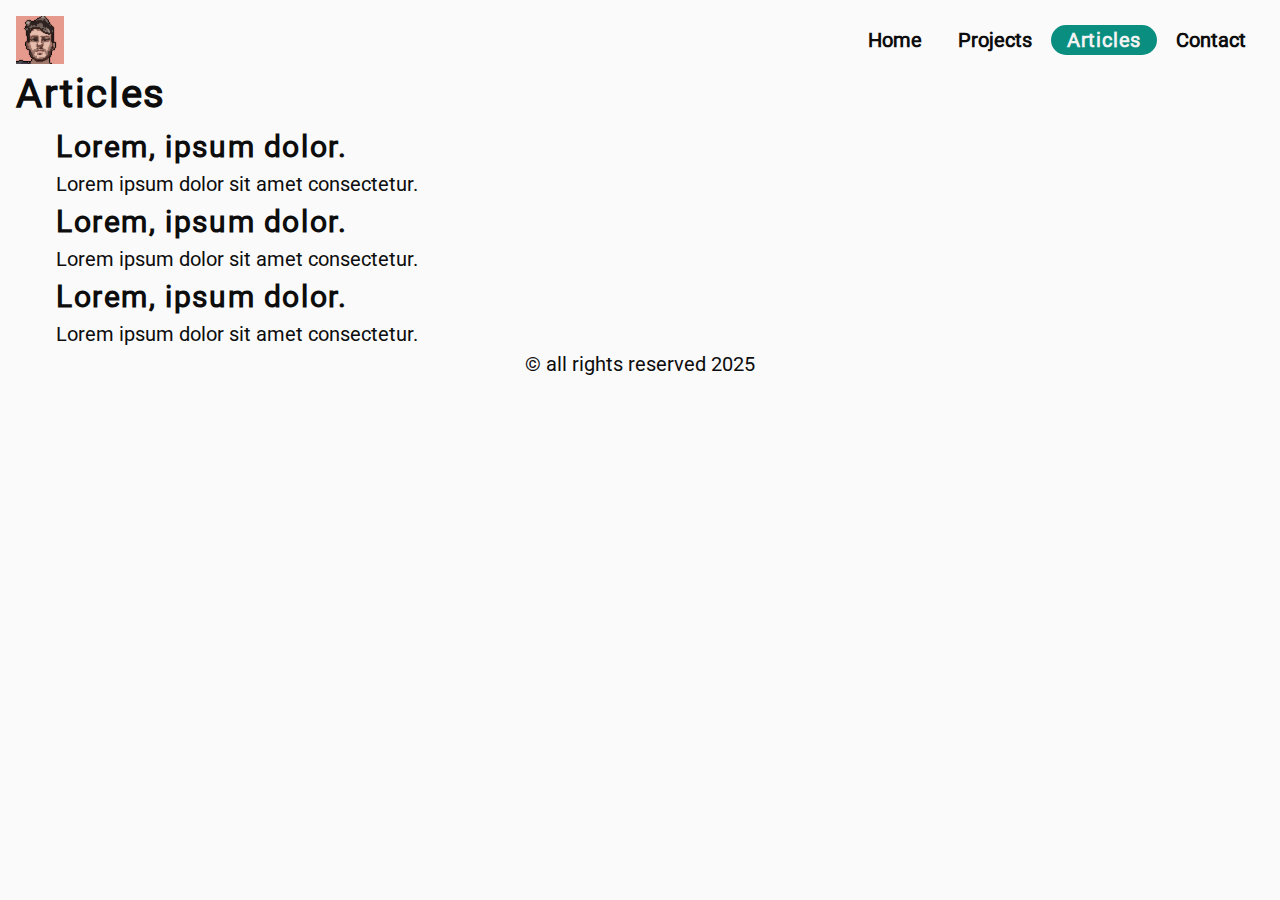
==== articles.html @ 50fdafc4 "base style done" ====
<!DOCTYPE html>
<html lang="en">

<head>
  <meta charset="UTF-8" />
  <meta name="viewport" content="width=device-width, initial-scale=1.0" />
  <title>Articles | CV WEBSITE</title>
  <!-- SEO Meta Tags -->
  <meta name="description" content="My articles" />
  <meta name="keywords" content="Articles frontend development" />
  <meta name="author" content="Me" />
  <!-- og Meta Tags -->
  <meta property="og:title" content="Me, Developer" />
  <meta property="og:description" content="My Articles" />
  <meta property="og:image" content="" />
  <meta property="og:type" content="website" />
  <meta property="og:url" content="" />
  <!-- Favicon -->
  <link rel="icon" href="" type="image/x-icon" />
  <link rel="stylesheet" href="style.css">
</head>

<body>
  <header>
    <nav>
      <div class="logo">
        <img src="./assets/img/pixelpp.png" class="logo" alt="Photo of me">
      </div>

      <ul>
        <li><a href="/index.html">Home</a></li>
        <li><a href="/projects.html">Projects</a></li>
        <li class="active"><a href="/articles.html">Articles</a></li>
        <li><a href="/contact.html">Contact</a></li>
      </ul>
    </nav>

  </header>

  <div class="articles">
    <h1>Articles</h1>
    <ul>
      <li>
        <h2><a href="#">Lorem, ipsum dolor.</a></h2>
        <p>Lorem ipsum dolor sit amet consectetur.</p>
      </li>
      <li>
        <h2><a href="#">Lorem, ipsum dolor.</a></h2>
        <p>Lorem ipsum dolor sit amet consectetur.</p>
      </li>
      <li>
        <h2><a href="#">Lorem, ipsum dolor.</a></h2>
        <p>Lorem ipsum dolor sit amet consectetur.</p>
      </li>
    </ul>
  </div>

  <footer>
    <p>&copy; all rights reserved 2025</p>
  </footer>

</body>

</html>
---- style.css ----
@font-face {
  font-family: "Roboto";
  src: url(./assets/fonts/Roboto-Regular.ttf);
}

:root {
  --background-clr: rgb(250, 250, 250);
  --ft-clr: rgb(13, 13, 13);
  --light-ft-clr: rgba(13, 13, 13, 0.517);
  --accent-clr: rgb(10, 142, 128);
  --accent-ft-clr: rgb(243, 243, 243);
  --shadow-color: 0deg 0% 62%;
  --shadow-box: 0.3px 0.5px 0.7px hsl(var(--shadow-color) / 0.36),
    0.8px 1.6px 2px -0.8px hsl(var(--shadow-color) / 0.36),
    2.1px 4.1px 5.2px -1.7px hsl(var(--shadow-color) / 0.36),
    5px 10px 12.6px -2.5px hsl(var(--shadow-color) / 0.36);
  --ft-weight-thin: 100;
  --ft-weight-bold: 900;
  --border-radius: 1.5rem;
  --transition: 100ms linear;
}

[Data-theme+'dark'] {
  --background-clr: rgb(15, 21, 27);
  --ft-clr: rgb(250, 250, 250);
  --light-ft-clr: rgba(250, 250, 250, 0.517);
  --accent-clr: rgb(10, 142, 128);
  --shadow-color: 210deg 47% 1%;
  --shadow-box: 0.3px 0.5px 0.7px hsl(var(--shadow-color) / 0.36),
    0.8px 1.6px 2px -0.8px hsl(var(--shadow-color) / 0.36),
    2.1px 4.1px 5.2px -1.7px hsl(var(--shadow-color) / 0.36),
    5px 10px 12.6px -2.5px hsl(var(--shadow-color) / 0.36);
}

*,
*::before,
*::after {
  box-sizing: border-box;
}

* {
  margin: 0;
}

body {
  line-height: 1.5;
  font-family: "Roboto";
  font-size: calc(15px + 0.390625vw);
  -webkit-font-smoothing: antialiased;
  color: var(--ft-clr);
  padding: 1rem;
  background: var(--background-clr);
}

img,
picture,
video,
canvas,
svg {
  display: block;
  max-width: 100%;
}

li {
  list-style: none;
}

a {
  text-decoration: none;
  color: inherit;
  font-weight: var(--ft-weight-bold);
}

input,
button,
textarea,
select {
  font: inherit;
}

p,
h1,
h2,
h3,
h4,
h5,
h6 {
  overflow-wrap: break-word;
}

p {
  text-wrap: balance;
}

h1,
h2,
h3,
h4,
h5,
h6 {
  text-wrap: balance;
  letter-spacing: 0.1rem;
}

/* Header */

header {
  display: flex;
  flex-direction: column;
}

nav {
  display: flex;
  justify-content: space-between;
}

.logo {
  min-width: 3rem;
  max-width: 3rem;
}

nav ul {
  display: flex;
  align-items: center;
}

nav ul li {
  margin-inline: 0.1rem;
  border-radius: var(--border-radius);
  transition: var(--transition);
}

nav ul li:hover {
  background: var(--accent-clr);
  color: var(--accent-ft-clr);
}

nav ul li a {
  padding-inline: 1rem;
}

.active {
  color: var(--accent-ft-clr);
  background: var(--accent-clr);
  font-weight: var(--ft-weight-bold);
  letter-spacing: 0.05rem;
}

.light {
  color: var(--light-ft-clr);
}

/* main */
.title-container {
  min-height: 50vh;
  display: flex;
  flex-direction: column;
  align-items: center;
  justify-content: center;
  text-align: center;
}

.title {
  padding: 1rem;
  border-radius: var(--border-radius);
  transition: var(--transition);
}

.title:hover {
  box-shadow: 0 0 6px 0 hsl(var(--shadow-color));
}

/* my-stuff | main */

.my-stuff {
  display: grid;
  grid-auto-rows: auto;
  grid-template-columns: repeat(auto-fit, minmax(20rem, 1fr));
  justify-content: center;
  justify-items: center;
  max-width: 100rem;
  gap: 2.2rem;
  margin: 0 auto;
}

.overall {
  border-radius: var(--border-radius);
  background: var(--accent-clr);
  color: var(--accent-ft-clr);
  min-width: 15rem;
  max-width: 30rem;
  width: 100%;
  display: flex;
  flex-direction: column;
  align-items: center;
  text-align: center;
  box-shadow: var(--shadow-box);
  transition: var(--transition);
  padding: 1rem;
}

.overall:hover {
  transform: scale(1.02);
}

.overall h3 {
  padding: 1rem 0;
}

.overall-sub-container {
  display: flex;
  flex-direction: column;
  text-align: left;
  height: 100%;
  width: 100%;
  gap: 1rem;
  position: relative;
  padding: 0 1rem;
}

.overall-sub-container ul li::before {
  content: "-";
  margin-right: 0.5rem;
}

.project-link {
  padding: 0.5rem 0;
  border-radius: var(--border-radius);
  transition: var(--transition);
}

.project-link:hover {
  box-shadow: 0 0 6px 0 var(--background-clr);
}

.experience p {
  padding-bottom: 1rem;
}

/* Reviews | main */

.reviews-container {
  margin: 4rem 0;
}

.reviews-container h3 {
  text-align: center;
}

.reviews {
  display: grid;
  grid-auto-rows: auto;
  grid-template-columns: repeat(auto-fill, minmax(20rem, 1fr));
  justify-items: center;
  justify-content: center;
  max-width: 80rem;
  gap: 1rem;
  margin: 4rem auto;
}

.review {
  padding: 2rem;
  border-radius: var(--border-radius);
  max-width: 25rem;
  background: rgba(169, 169, 169, 0.244);
}

.review p {
  position: relative;
  letter-spacing: 0.1rem;
}
.review p:first-of-type::before {
  content: "‟";
  position: absolute;
  left: -1rem;
}
.review p:first-of-type::after {
  content: "„";
}
.review p:nth-of-type(2) {
  margin-top: 1rem;
  text-align: end;
}

footer {
  text-align: center;
}
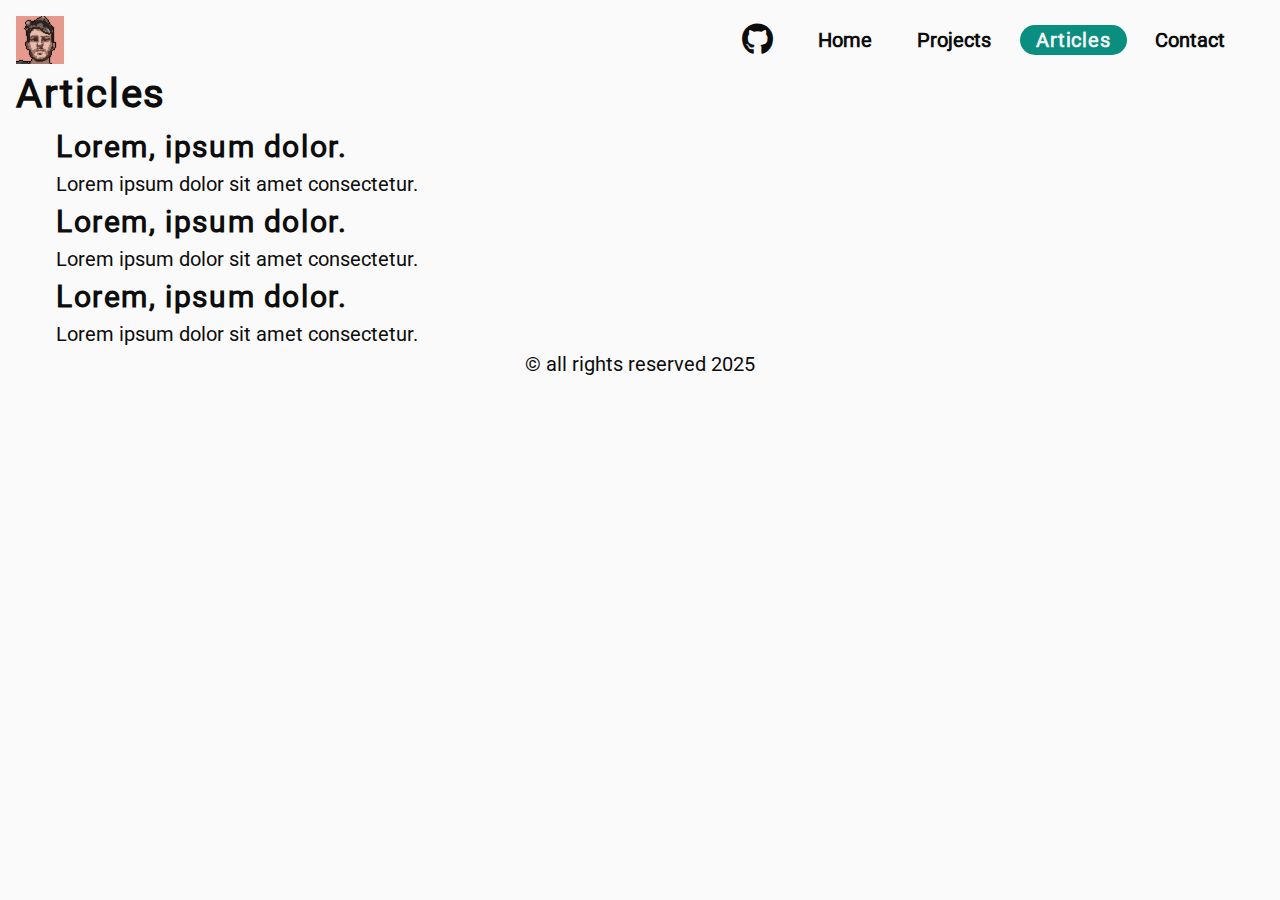
==== commit 35e82366: "responsive on index.html" ====
--- a/articles.html
+++ b/articles.html
@@ -17,6 +17,9 @@
   <meta property="og:url" content="" />
   <!-- Favicon -->
   <link rel="icon" href="" type="image/x-icon" />
+  <link rel="stylesheet" href="https://cdnjs.cloudflare.com/ajax/libs/font-awesome/6.7.2/css/all.min.css"
+    integrity="sha512-Evv84Mr4kqVGRNSgIGL/F/aIDqQb7xQ2vcrdIwxfjThSH8CSR7PBEakCr51Ck+w+/U6swU2Im1vVX0SVk9ABhg=="
+    crossorigin="anonymous" referrerpolicy="no-referrer" />
   <link rel="stylesheet" href="style.css">
 </head>
 
@@ -28,10 +31,11 @@
       </div>
 
       <ul>
-        <li><a href="/index.html">Home</a></li>
-        <li><a href="/projects.html">Projects</a></li>
-        <li class="active"><a href="/articles.html">Articles</a></li>
-        <li><a href="/contact.html">Contact</a></li>
+        <li class="social"><a href="https://github.com/jdevillet"><i class="fa-brands fa-github"></i></a></li>
+        <li class="nav-link"><a href="/index.html">Home</a></li>
+        <li class="nav-link"><a href="/projects.html">Projects</a></li>
+        <li class="nav-link active"><a href="/articles.html">Articles</a></li>
+        <li class="nav-link"><a href="/contact.html">Contact</a></li>
       </ul>
     </nav>
 
--- a/style.css
+++ b/style.css
@@ -112,6 +112,7 @@
 nav {
   display: flex;
   justify-content: space-between;
+  align-items: center;
 }
 
 .logo {
@@ -122,15 +123,23 @@
 nav ul {
   display: flex;
   align-items: center;
+  padding: 00 1rem;
+  width: 100%;
+  justify-content: space-around;
+  max-width: 35rem;
+}
+
+.social {
+  font-size: 2rem;
 }
 
 nav ul li {
-  margin-inline: 0.1rem;
+  /* margin-inline: 0.1rem; */
   border-radius: var(--border-radius);
   transition: var(--transition);
 }
 
-nav ul li:hover {
+.nav-link:hover {
   background: var(--accent-clr);
   color: var(--accent-ft-clr);
 }
@@ -158,6 +167,7 @@
   align-items: center;
   justify-content: center;
   text-align: center;
+  margin: 1rem 0;
 }
 
 .title {
@@ -175,7 +185,7 @@
 .my-stuff {
   display: grid;
   grid-auto-rows: auto;
-  grid-template-columns: repeat(auto-fit, minmax(20rem, 1fr));
+  grid-template-columns: repeat(auto-fit, minmax(16rem, 1fr));
   justify-content: center;
   justify-items: center;
   max-width: 100rem;
@@ -285,3 +295,35 @@
 footer {
   text-align: center;
 }
+
+/* Media Queries */
+@media screen and (max-width: 62rem) {
+  .title-container {
+    min-height: 40vh;
+  }
+
+  .my-stuff,
+  .reviews {
+    display: flex;
+    flex-direction: column;
+    align-items: center;
+  }
+}
+
+@media screen and (max-width: 33rem) {
+  nav {
+    flex-direction: column;
+  }
+
+  nav ul {
+    flex-direction: column;
+    margin-block: 1rem;
+    gap: 1rem;
+  }
+
+  .nav-link {
+    width: 100%;
+    max-width: 8rem;
+    text-align: center;
+  }
+}
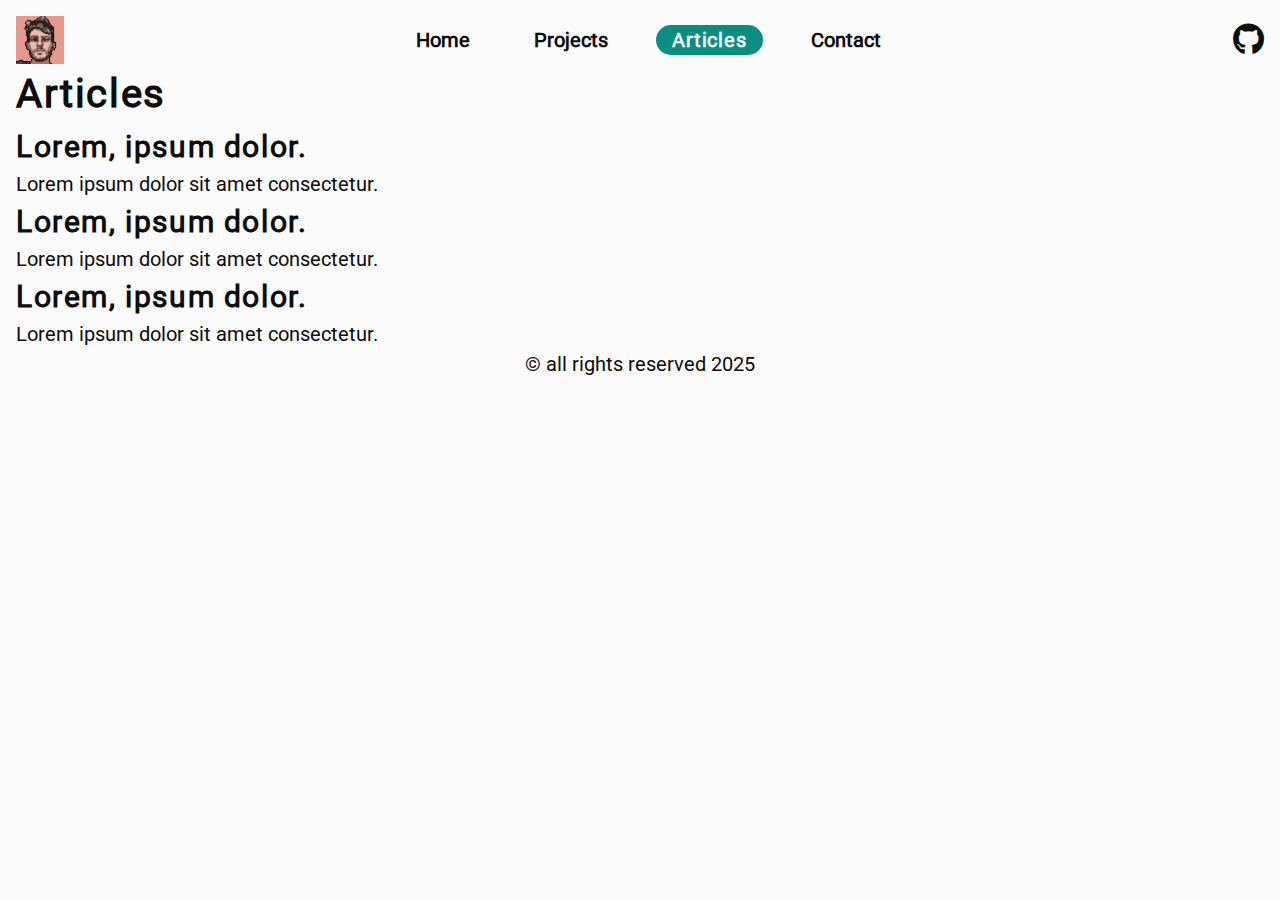
==== commit 9de7f75f: "projects > cards style added, link-btn style modified + class added" ====
--- a/articles.html
+++ b/articles.html
@@ -29,16 +29,14 @@
       <div class="logo">
         <img src="./assets/img/pixelpp.png" class="logo" alt="Photo of me">
       </div>
-
       <ul>
-        <li class="social"><a href="https://github.com/jdevillet"><i class="fa-brands fa-github"></i></a></li>
         <li class="nav-link"><a href="/index.html">Home</a></li>
         <li class="nav-link"><a href="/projects.html">Projects</a></li>
         <li class="nav-link active"><a href="/articles.html">Articles</a></li>
         <li class="nav-link"><a href="/contact.html">Contact</a></li>
       </ul>
+      <a class="social" href="https://github.com/jdevillet"><i class="fa-brands fa-github"></i></a>
     </nav>
-
   </header>
 
   <div class="articles">
--- a/style.css
+++ b/style.css
@@ -8,12 +8,18 @@
   --ft-clr: rgb(13, 13, 13);
   --light-ft-clr: rgba(13, 13, 13, 0.517);
   --accent-clr: rgb(10, 142, 128);
+  --accent-clr-dark: rgb(9, 127, 115);
   --accent-ft-clr: rgb(243, 243, 243);
   --shadow-color: 0deg 0% 62%;
+  --shadow-color-btn: 174 90% 18%;
   --shadow-box: 0.3px 0.5px 0.7px hsl(var(--shadow-color) / 0.36),
     0.8px 1.6px 2px -0.8px hsl(var(--shadow-color) / 0.36),
     2.1px 4.1px 5.2px -1.7px hsl(var(--shadow-color) / 0.36),
     5px 10px 12.6px -2.5px hsl(var(--shadow-color) / 0.36);
+  --shadow-box-btn: 0.3px 0.5px 0.7px hsl(var(--shadow-color-btn) / 0.36),
+    0.8px 1.6px 2px -0.8px hsl(var(--shadow-color-btn) / 0.36),
+    2.1px 4.1px 5.2px -1.7px hsl(var(--shadow-color-btn) / 0.36),
+    5px 10px 12.6px -2.5px hsl(var(--shadow-color-btn) / 0.36);
   --ft-weight-thin: 100;
   --ft-weight-bold: 900;
   --border-radius: 1.5rem;
@@ -61,6 +67,10 @@
   max-width: 100%;
 }
 
+ul {
+  padding: 0;
+}
+
 li {
   list-style: none;
 }
@@ -102,6 +112,18 @@
   letter-spacing: 0.1rem;
 }
 
+.link-btn {
+  border-radius: var(--border-radius);
+  text-align: center;
+  background-color: var(--accent-clr-dark);
+  padding: 0.5rem;
+  box-shadow: var(--shadow-box-btn);
+  transition: var(--transition);
+}
+
+.link-btn:hover {
+  transform: rotate(4deg);
+}
 /* Header */
 
 header {
@@ -134,7 +156,6 @@
 }
 
 nav ul li {
-  /* margin-inline: 0.1rem; */
   border-radius: var(--border-radius);
   transition: var(--transition);
 }
@@ -170,6 +191,9 @@
   margin: 1rem 0;
 }
 
+.low-space {
+  min-height: 15vh;
+}
 .title {
   padding: 1rem;
   border-radius: var(--border-radius);
@@ -182,7 +206,7 @@
 
 /* my-stuff | main */
 
-.my-stuff {
+.cards {
   display: grid;
   grid-auto-rows: auto;
   grid-template-columns: repeat(auto-fit, minmax(16rem, 1fr));
@@ -294,15 +318,68 @@
 
 footer {
   text-align: center;
+  margin-top: auto;
+}
+
+/* Projects */
+.projects {
+  display: flex;
+  flex-direction: column;
+  align-items: center;
+  max-width: 80rem;
+  margin: 0 auto;
+}
+
+.projects .cards {
+  grid-template-columns: repeat(auto-fit, minmax(20rem, 1fr));
+  width: 100%;
+}
+.card {
+  width: 100%;
+  max-width: 30rem;
+  border-radius: var(--border-radius);
+  background-color: var(--accent-clr);
+  box-shadow: var(--shadow-box);
+  padding: 2rem;
+  position: relative;
+  display: flex;
+  flex-direction: column;
+  color: var(--accent-ft-clr);
+  justify-content: space-between;
+  transition: var(--transition);
+}
+
+.card:hover {
+  transform: translateY(-0.2rem);
+}
+
+.card img {
+  position: absolute;
+  top: -5%;
+  left: 50%;
+  transform: translateX(-50%);
+  border-radius: var(--border-radius);
+  box-shadow: var(--shadow-box);
+  width: 90%;
+  transition: var(--transition);
+}
+
+.card h2 {
+  margin-top: 65%;
+}
+
+.card a {
+  max-width: 60%;
 }
 
 /* Media Queries */
+
 @media screen and (max-width: 62rem) {
   .title-container {
     min-height: 40vh;
   }
 
-  .my-stuff,
+  .cards,
   .reviews {
     display: flex;
     flex-direction: column;
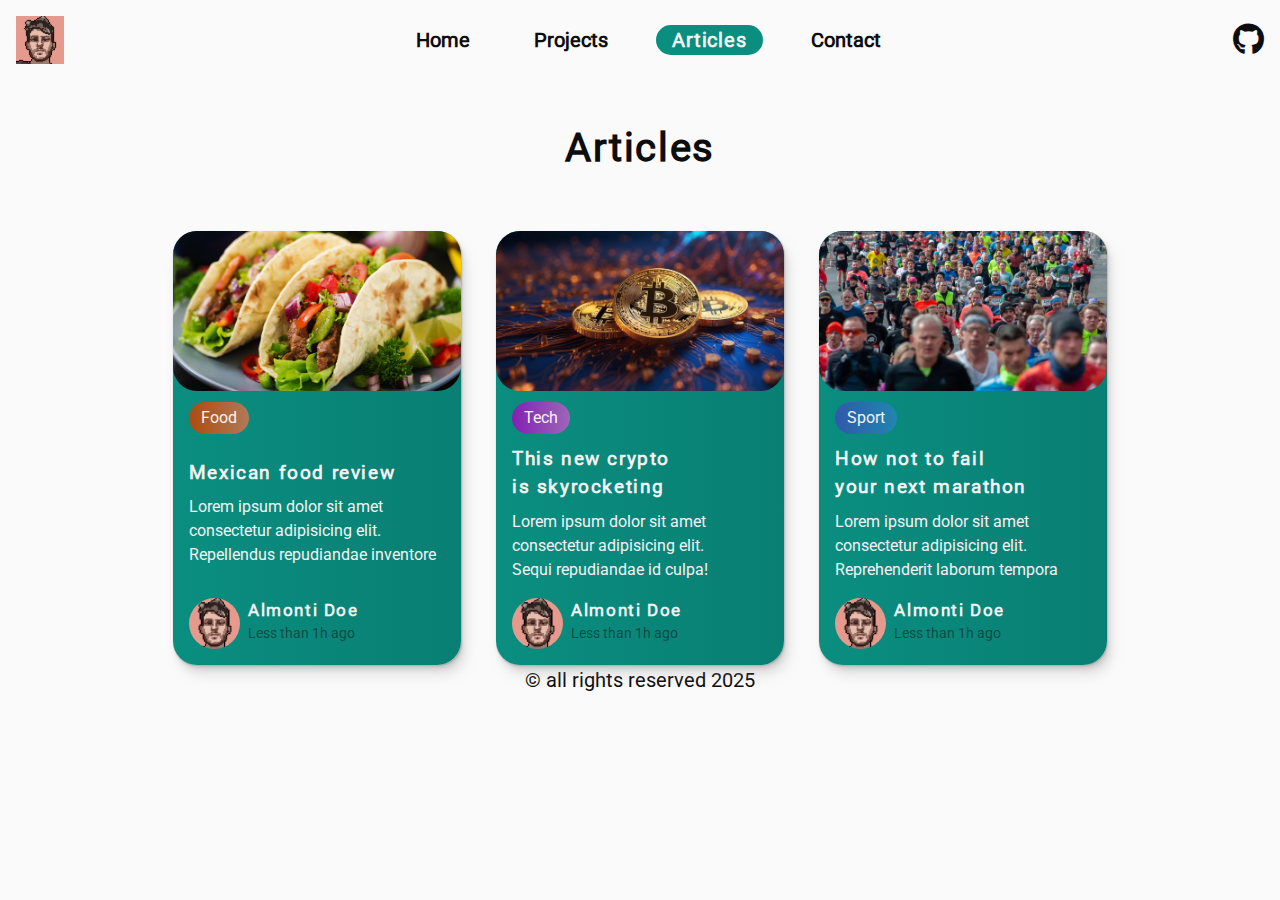
==== commit 6c856343: "responsive for cards, contact + articles styles done" ====
--- a/articles.html
+++ b/articles.html
@@ -39,24 +39,99 @@
     </nav>
   </header>
 
-  <div class="articles">
-    <h1>Articles</h1>
-    <ul>
-      <li>
-        <h2><a href="#">Lorem, ipsum dolor.</a></h2>
-        <p>Lorem ipsum dolor sit amet consectetur.</p>
-      </li>
-      <li>
-        <h2><a href="#">Lorem, ipsum dolor.</a></h2>
-        <p>Lorem ipsum dolor sit amet consectetur.</p>
-      </li>
-      <li>
-        <h2><a href="#">Lorem, ipsum dolor.</a></h2>
-        <p>Lorem ipsum dolor sit amet consectetur.</p>
-      </li>
-    </ul>
+  <div class="articles page-wrapper">
+    <div class="title-container low-space">
+      <div class="title">
+        <h1>Articles</h1>
+      </div>
+    </div>
+
+    <div class="card-wrapper">
+      <div class="card">
+        <div class="card__header">
+          <div class="image image1"></div>
+        </div>
+
+        <div class="card-content">
+
+          <span class="tag tag-food">Food</span>
+          <div class="card__body">
+            <h3>Mexican food review</h3>
+            <p>Lorem ipsum dolor sit amet consectetur adipisicing elit. Repellendus repudiandae inventore eum debitis
+              natus vel impedit, culpa molestias voluptatum enim!</p>
+          </div>
+
+          <div class="card__footer">
+            <div class="author">
+              <img src="./assets/img/pixelpp.png" alt="">
+              <div class="author__info">
+                <h3>Almonti Doe</h3>
+                <p class="light small">
+                  Less than 1h ago
+                </p>
+              </div>
+            </div>
+          </div>
+        </div>
+      </div>
+
+      <div class="card">
+        <div class="card__header">
+          <div class="image image2"></div>
+        </div>
+        <div class="card-content">
+
+          <span class="tag tag-tech">Tech</span>
+          <div class="card__body">
+            <h3>This new crypto is skyrocketing</h3>
+            <p>Lorem ipsum dolor sit amet consectetur adipisicing elit. Sequi repudiandae id culpa! Repellat eaque
+              dolorum
+              reprehenderit assumenda.</p>
+          </div>
+
+          <div class="card__footer">
+            <div class="author">
+              <img src="./assets/img/pixelpp.png" alt="">
+              <div class="author__info">
+                <h3>Almonti Doe</h3>
+                <p class="light small">
+                  Less than 1h ago
+                </p>
+              </div>
+            </div>
+          </div>
+        </div>
+      </div>
+
+      <div class="card">
+        <div class="card__header">
+          <div class="image image3"></div>
+        </div>
+        <div class="card-content">
+
+          <span class="tag tag-sport">Sport</span>
+          <div class="card__body">
+            <h3>How not to fail your next marathon</h3>
+            <p>Lorem ipsum dolor sit amet consectetur adipisicing elit. Reprehenderit laborum tempora eligendi iste
+              animi.
+              Excepturi!</p>
+          </div>
+
+          <div class="card__footer">
+            <div class="author">
+              <img src="./assets/img/pixelpp.png" alt="">
+              <div class="author__info">
+                <h3>Almonti Doe</h3>
+                <p class="light small">
+                  Less than 1h ago
+                </p>
+              </div>
+            </div>
+          </div>
+        </div>
+      </div>
+    </div>
   </div>
-
   <footer>
     <p>&copy; all rights reserved 2025</p>
   </footer>
--- a/style.css
+++ b/style.css
@@ -8,8 +8,13 @@
   --ft-clr: rgb(13, 13, 13);
   --light-ft-clr: rgba(13, 13, 13, 0.517);
   --accent-clr: rgb(10, 142, 128);
-  --accent-clr-dark: rgb(9, 127, 115);
+  --accent-clr-dark: rgb(7, 106, 96);
   --accent-ft-clr: rgb(243, 243, 243);
+  --card-gradient: linear-gradient(
+    90deg,
+    rgb(10, 142, 128),
+    rgb(9, 127, 115) 100%
+  );
   --shadow-color: 0deg 0% 62%;
   --shadow-color-btn: 174 90% 18%;
   --shadow-box: 0.3px 0.5px 0.7px hsl(var(--shadow-color) / 0.36),
@@ -56,6 +61,11 @@
   color: var(--ft-clr);
   padding: 1rem;
   background: var(--background-clr);
+
+  display: flex;
+  flex-direction: column;
+  min-height: 100vh;
+  margin: 0;
 }
 
 img,
@@ -113,16 +123,32 @@
 }
 
 .link-btn {
+  border: none;
   border-radius: var(--border-radius);
   text-align: center;
   background-color: var(--accent-clr-dark);
   padding: 0.5rem;
   box-shadow: var(--shadow-box-btn);
   transition: var(--transition);
+  cursor: pointer;
+  color: var(--accent-ft-clr);
 }
 
 .link-btn:hover {
-  transform: rotate(4deg);
+  transform: scale(1.03);
+}
+
+.page-wrapper {
+  max-width: 80%;
+  margin: 0 auto;
+}
+
+.projects {
+  display: flex;
+  flex-direction: column;
+  align-items: center;
+  width: 100%;
+  /* margin: 0 auto; */
 }
 /* Header */
 
@@ -206,10 +232,10 @@
 
 /* my-stuff | main */
 
-.cards {
+.card-wrapper {
   display: grid;
   grid-auto-rows: auto;
-  grid-template-columns: repeat(auto-fit, minmax(16rem, 1fr));
+  grid-template-columns: repeat(auto-fit, minmax(14rem, 1fr));
   justify-content: center;
   justify-items: center;
   max-width: 100rem;
@@ -220,6 +246,7 @@
 .overall {
   border-radius: var(--border-radius);
   background: var(--accent-clr);
+  background: var(--card-gradient);
   color: var(--accent-ft-clr);
   min-width: 15rem;
   max-width: 30rem;
@@ -234,7 +261,7 @@
 }
 
 .overall:hover {
-  transform: scale(1.02);
+  transform: scale(1.01);
 }
 
 .overall h3 {
@@ -258,13 +285,17 @@
 }
 
 .project-link {
-  padding: 0.5rem 0;
-  border-radius: var(--border-radius);
-  transition: var(--transition);
+  padding: 0.5rem;
+  border-radius: 0.4rem;
+  border-color: var(--accent-clr-dark);
+  color: var(--accent-ft-clr);
+  transition: border 200ms, box-shadow 200ms linear;
 }
 
 .project-link:hover {
-  box-shadow: 0 0 6px 0 var(--background-clr);
+  box-shadow: inset -2rem 0 0 0 var(--accent-clr-dark);
+  /* box-shadow: inset -2rem 0 0 0 black; */
+  border-bottom: 0.2rem solid var(--accent-clr-dark);
 }
 
 .experience p {
@@ -316,29 +347,18 @@
   text-align: end;
 }
 
-footer {
-  text-align: center;
-  margin-top: auto;
-}
-
 /* Projects */
-.projects {
-  display: flex;
-  flex-direction: column;
-  align-items: center;
-  max-width: 80rem;
-  margin: 0 auto;
-}
-
-.projects .cards {
+
+.projects .card-wrapper {
   grid-template-columns: repeat(auto-fit, minmax(20rem, 1fr));
   width: 100%;
 }
 .card {
   width: 100%;
-  max-width: 30rem;
+  max-width: 25rem;
   border-radius: var(--border-radius);
   background-color: var(--accent-clr);
+  background: var(--card-gradient);
   box-shadow: var(--shadow-box);
   padding: 2rem;
   position: relative;
@@ -353,7 +373,7 @@
   transform: translateY(-0.2rem);
 }
 
-.card img {
+.card__screenshot {
   position: absolute;
   top: -5%;
   left: 50%;
@@ -372,19 +392,209 @@
   max-width: 60%;
 }
 
+/* Articles */
+
+.articles .card {
+  max-height: 30rem;
+  max-width: 18rem;
+  height: 100%;
+  padding: 0;
+  cursor: pointer;
+}
+
+.card-content {
+  display: flex;
+  flex-direction: column;
+  height: 100%;
+  justify-content: space-between;
+  padding: 0 1rem 1rem 1rem;
+}
+
+.card__header {
+  max-height: 10rem;
+}
+
+.image {
+  min-height: 10rem;
+  width: 100%;
+  border-radius: var(--border-radius);
+}
+
+.image1 {
+  background: url(./assets/img/mexcan_food.jpg) center/cover;
+}
+.image2 {
+  background: url(./assets/img/crypto.jpg) center/cover;
+}
+.image3 {
+  background: url(./assets/img/marathon.jpg) center/cover;
+}
+
+.card__body {
+  display: flex;
+  flex-direction: column;
+  gap: 0.5rem;
+  font-size: 1rem;
+  padding-bottom: 1rem;
+}
+
+.card__body p {
+  display: block;
+  overflow: hidden;
+  text-overflow: ellipsis;
+  max-height: 4.5rem;
+}
+
+.tag {
+  align-self: flex-start;
+  padding: 0.25rem 0.75rem;
+  margin: 0.7rem 0;
+  border-radius: 1rem;
+  font-size: 1rem;
+  color: var(--accent-ft-clr);
+}
+
+.tag-food {
+  background: rgb(174, 75, 14);
+  background: linear-gradient(
+    90deg,
+    rgba(174, 75, 14, 1) 0%,
+    rgba(176, 122, 88, 1) 100%
+  );
+}
+
+.tag-tech {
+  background: rgb(130, 32, 179);
+  background: linear-gradient(
+    90deg,
+    rgba(130, 32, 179, 1) 0%,
+    rgba(157, 103, 184, 1) 100%
+  );
+}
+
+.tag-sport {
+  background: rgb(41, 89, 171);
+  background: linear-gradient(
+    90deg,
+    rgba(48, 89, 171, 1) 0%,
+    rgb(33, 133, 176) 100%
+  );
+}
+
+.author {
+  display: grid;
+  grid-template-columns: 20% 80%;
+}
+
+.author img {
+  border-radius: 99rem;
+}
+
+.author__info {
+  font-size: 0.9rem;
+  padding-left: 0.5rem;
+}
+/* Contact */
+
+form {
+  max-width: 50rem;
+  height: 100%;
+  padding: 2rem;
+  background: var(--accent-clr);
+  background: var(--card-gradient);
+  border-radius: var(--border-radius);
+  box-shadow: var(--shadow-box);
+  display: grid;
+  margin: 0 auto;
+  grid-template-columns: 50% 50%;
+  grid-template-rows: 7rem 10rem;
+  grid-template-areas:
+    "Na Em"
+    "Me Me"
+    "Btn Btn";
+  color: var(--accent-ft-clr);
+}
+
+input[type="text"],
+input[type="email"],
+textarea,
+input:focus {
+  background: var(--background-clr);
+  border-radius: var(--border-radius);
+  border: none;
+  width: 100%;
+  margin: 0.5rem 0 0 0;
+  padding: 0 0 0 1rem;
+  font-size: 1rem;
+  outline: none;
+  min-height: 3rem;
+}
+
+textarea::-webkit-scrollbar {
+  display: none;
+}
+.form-wrapper {
+  padding: 0.6rem;
+}
+
+.name {
+  grid-area: Na;
+}
+
+.email {
+  grid-area: Em;
+}
+
+.message {
+  grid-area: Me;
+}
+
+.message textarea {
+  resize: none;
+  min-height: 5rem;
+}
+
+.button {
+  max-width: 13rem;
+  margin: 0 auto;
+  width: 100%;
+  grid-area: Btn;
+}
+
+/* footer */
+
+footer {
+  text-align: center;
+  /* margin-top: auto; */
+}
+
 /* Media Queries */
 
 @media screen and (max-width: 62rem) {
   .title-container {
-    min-height: 40vh;
-  }
-
-  .cards,
+    min-height: 30vh;
+  }
+
+  .card-wrapper,
   .reviews {
     display: flex;
     flex-direction: column;
     align-items: center;
   }
+  .articles .card {
+    max-width: 25rem;
+  }
+}
+
+@media screen and (max-width: 45rem) {
+  form {
+    grid-template-rows: auto;
+    grid-template-areas:
+      "Na Na"
+      "Em Em"
+      "Me Me"
+      "Btn Btn";
+  }
 }
 
 @media screen and (max-width: 33rem) {
@@ -403,4 +613,8 @@
     max-width: 8rem;
     text-align: center;
   }
-}
+
+  .title-container {
+    min-height: 20vh;
+  }
+}
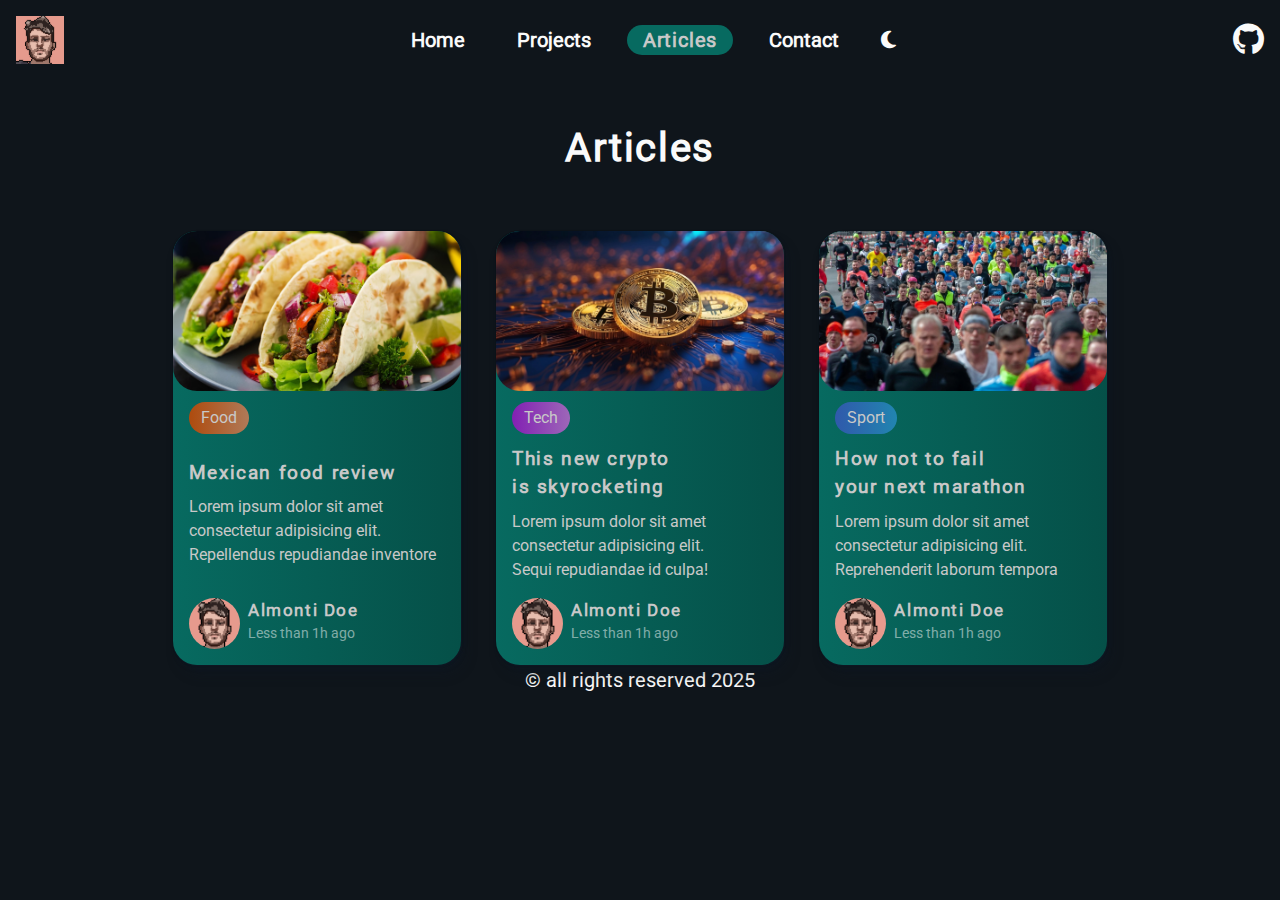
==== commit 8b29ea15: "darkmode" ====
--- a/articles.html
+++ b/articles.html
@@ -34,6 +34,10 @@
         <li class="nav-link"><a href="/projects.html">Projects</a></li>
         <li class="nav-link active"><a href="/articles.html">Articles</a></li>
         <li class="nav-link"><a href="/contact.html">Contact</a></li>
+        <li> <button class="toggle-theme" onclick="toggleTheme()">
+            <i class="fa-solid fa-sun" id="sun_icon"></i>
+            <i class="fa-solid fa-moon" id='moon_icon' style="display: none;"></i>
+          </button></li>
       </ul>
       <a class="social" href="https://github.com/jdevillet"><i class="fa-brands fa-github"></i></a>
     </nav>
@@ -137,5 +141,6 @@
   </footer>
 
 </body>
+<script src="script.js"></script>
 
 </html>--- a/style.css
+++ b/style.css
@@ -31,16 +31,24 @@
   --transition: 100ms linear;
 }
 
-[Data-theme+'dark'] {
+[data-theme="dark"] {
   --background-clr: rgb(15, 21, 27);
   --ft-clr: rgb(250, 250, 250);
   --light-ft-clr: rgba(250, 250, 250, 0.517);
-  --accent-clr: rgb(10, 142, 128);
-  --shadow-color: 210deg 47% 1%;
-  --shadow-box: 0.3px 0.5px 0.7px hsl(var(--shadow-color) / 0.36),
-    0.8px 1.6px 2px -0.8px hsl(var(--shadow-color) / 0.36),
-    2.1px 4.1px 5.2px -1.7px hsl(var(--shadow-color) / 0.36),
-    5px 10px 12.6px -2.5px hsl(var(--shadow-color) / 0.36);
+  --accent-clr: rgb(7, 106, 96);
+  --accent-clr-dark: rgb(5, 80, 72);
+  --accent-ft-clr: rgb(200, 200, 200);
+  --card-gradient: linear-gradient(90deg, rgb(7, 106, 96), rgb(5, 80, 72) 100%);
+  --shadow-color: 210deg 47% 10%;
+  --shadow-color-btn: 210deg 47% 15%;
+  --shadow-box: 0.3px 0.5px 0.7px hsl(var(--shadow-color) / 0.4),
+    0.8px 1.6px 2px -0.8px hsl(var(--shadow-color) / 0.4),
+    2.1px 4.1px 5.2px -1.7px hsl(var(--shadow-color) / 0.4),
+    5px 10px 12.6px -2.5px hsl(var(--shadow-color) / 0.4);
+  --shadow-box-btn: 0.3px 0.5px 0.7px hsl(var(--shadow-color-btn) / 0.4),
+    0.8px 1.6px 2px -0.8px hsl(var(--shadow-color-btn) / 0.4),
+    2.1px 4.1px 5.2px -1.7px hsl(var(--shadow-color-btn) / 0.4),
+    5px 10px 12.6px -2.5px hsl(var(--shadow-color-btn) / 0.4);
 }
 
 *,
@@ -122,20 +130,41 @@
   letter-spacing: 0.1rem;
 }
 
+.toggle-theme {
+  background: none;
+  border: none;
+  cursor: pointer;
+}
+
+#moon_icon {
+  color: var(--ft-clr);
+}
+
 .link-btn {
+  border-radius: var(--border-radius);
+  text-align: center;
+  background-color: white;
+  color: var(--accent-clr-dark);
+  padding: 0.7rem 1rem;
+  font-weight: bold;
+  letter-spacing: 0.05rem;
+  cursor: pointer;
+  transition: color 200ms ease-in-out, box-shadow 200ms ease-in-out;
+  grid-area: Btn;
+  max-width: 15rem;
   border: none;
-  border-radius: var(--border-radius);
-  text-align: center;
+  margin: 0 auto;
+}
+
+.link-btn:hover {
   background-color: var(--accent-clr-dark);
-  padding: 0.5rem;
-  box-shadow: var(--shadow-box-btn);
-  transition: var(--transition);
-  cursor: pointer;
-  color: var(--accent-ft-clr);
-}
-
-.link-btn:hover {
-  transform: scale(1.03);
+  color: white;
+  box-shadow: 0 0.4rem 1rem rgba(0, 0, 0, 0.25);
+}
+
+.link-btn:focus,
+.link-btn:active {
+  margin: 0 auto;
 }
 
 .page-wrapper {
@@ -148,7 +177,6 @@
   flex-direction: column;
   align-items: center;
   width: 100%;
-  /* margin: 0 auto; */
 }
 /* Header */
 
@@ -227,7 +255,9 @@
 }
 
 .title:hover {
-  box-shadow: 0 0 6px 0 hsl(var(--shadow-color));
+  box-shadow: 0 0 10px 2px hsl(var(--shadow-color) / 0.7);
+  transform: scale(1.05);
+  color: var(--accent-clr);
 }
 
 /* my-stuff | main */
@@ -248,7 +278,6 @@
   background: var(--accent-clr);
   background: var(--card-gradient);
   color: var(--accent-ft-clr);
-  min-width: 15rem;
   max-width: 30rem;
   width: 100%;
   display: flex;
@@ -518,9 +547,10 @@
 input[type="text"],
 input[type="email"],
 textarea,
-input:focus {
+input:focus :not(.link-btn) {
   background: var(--background-clr);
   border-radius: var(--border-radius);
+  color: var(--ft-clr);
   border: none;
   width: 100%;
   margin: 0.5rem 0 0 0;
@@ -552,13 +582,6 @@
 .message textarea {
   resize: none;
   min-height: 5rem;
-}
-
-.button {
-  max-width: 13rem;
-  margin: 0 auto;
-  width: 100%;
-  grid-area: Btn;
 }
 
 /* footer */
